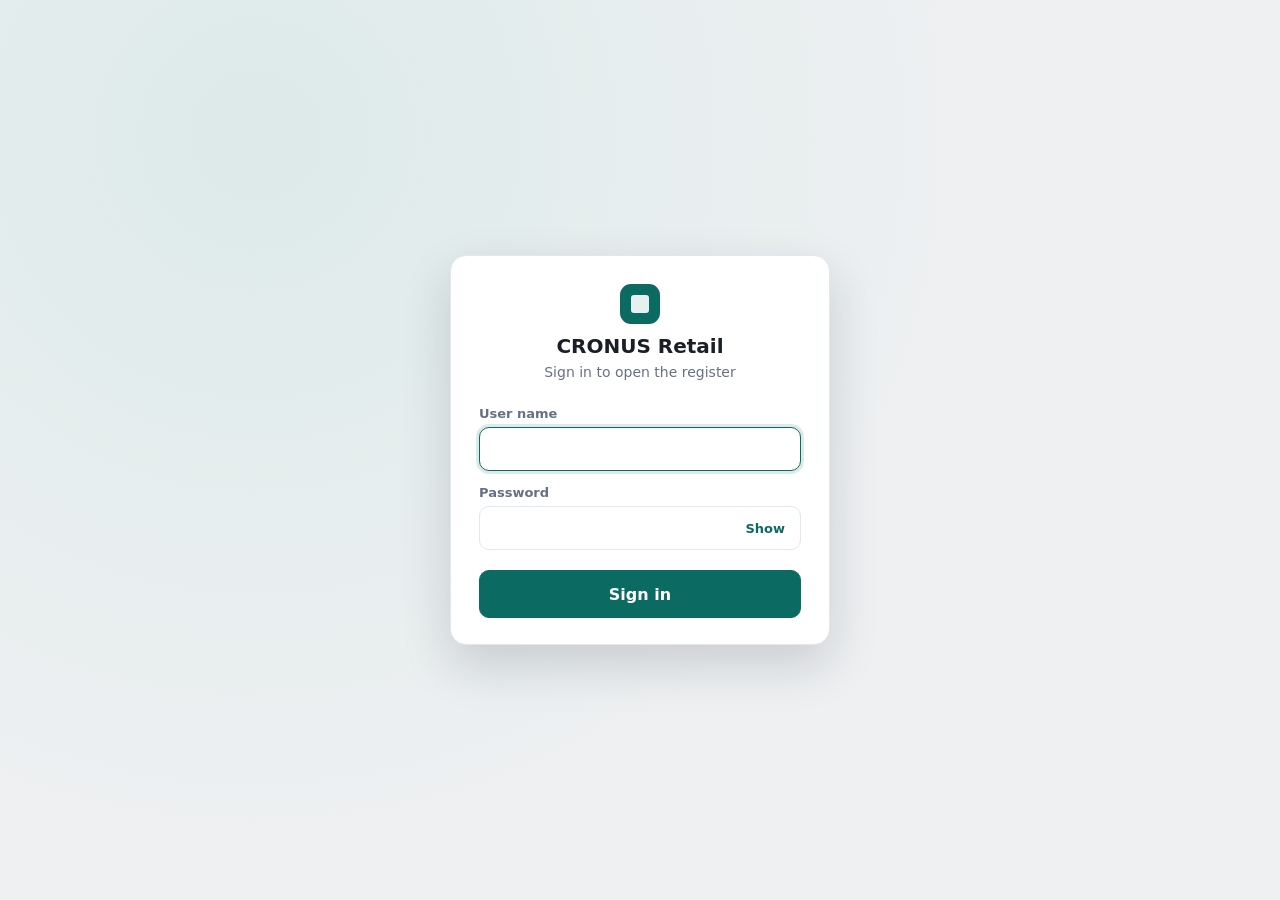
==== preview/index.html @ 394e98be "V1.0.0.1" ====
<!doctype html>
<!--
  Browser preview of the register UI with a tiny fake "Business Central" behind it.
  Open this file directly in a browser. It is NOT part of the AL app.
-->
<html>
<head>
<meta charset="utf-8">
<title>POS preview</title>
<link rel="stylesheet" href="../src/ControlAddIn/css/pos.css">
</head>
<body>
<div id="controlAddIn"></div>
<script>
(function () {
  var items = [
    { no: '1896-S', description: 'ATHENS Desk', price: 1000.8, uom: 'PCS', tracked: true, stock: 12, category: 'DESK', vat: 15 },
    { no: '1906-S', description: 'ATHENS Mobile Pedestal', price: 392.5, uom: 'PCS', tracked: true, stock: 3, category: 'DESK', vat: 15 },
    { no: '1968-S', description: 'MEXICO Swivel Chair, black', price: 190.1, uom: 'PCS', tracked: true, stock: 0, category: 'CHAIR', vat: 15 },
    { no: '1964-S', description: 'TOKYO Guest Chair, blue', price: 192.8, uom: 'PCS', tracked: true, stock: 40, category: 'CHAIR', vat: 15 },
    { no: 'GL-1', description: 'Gift wrapping', price: 5, uom: 'PCS', tracked: false, stock: 0, category: '', vat: 0 }
  ];
  var barcodes = { '5449000000996': '1964-S' };
  var customers = [{ no: 'CASH', name: 'Walk-in customer', phone: '', city: '' }, { no: '10000', name: 'Adatum Corporation', phone: '555-0100', city: 'Atlanta' }];
  var cfg = { companyName: 'CRONUS Retail', footer: 'Thank you!', currency: 'EGP', maxDiscount: 20, precision: 0.01, idleMinutes: (/idle=([\d.]+)/.exec(location.search) || [0, 0])[1] * 1,
    paymentMethods: [
      { code: 'CASH', description: 'Cash', type: 'Cash', isCash: true, quickAmounts: '50,100,200,500' },
      { code: 'CARD', description: 'Card', type: 'Card', isCash: false, quickAmounts: '' }],
    categories: [{ code: 'DESK', description: 'Desks' }, { code: 'CHAIR', description: 'Chairs' }],
    themeCode: (/theme=(\w+)/.exec(location.search) || [0, 'TEAL'])[1],
    themes: [
      { code: 'TEAL', name: 'Teal (light)', accent: '#0B6B63', accentText: '#FFFFFF', background: '#EEF0F2', panel: '#FFFFFF', text: '#1A1F26', muted: '#667085', border: '#E3E6EA', danger: '#B42318' },
      { code: 'MIDNIGHT', name: 'Midnight (dark)', accent: '#2DD4BF', accentText: '#062A27', background: '#0F141A', panel: '#1A222B', text: '#E7ECF2', muted: '#98A2B3', border: '#2A3541', danger: '#F97066' },
      { code: 'SUNSET', name: 'Sunset (warm)', accent: '#C2410C', accentText: '#FFFFFF', background: '#FBF3EA', panel: '#FFFFFF', text: '#2B1D14', muted: '#7A6250', border: '#EADBC9', danger: '#B42318' },
      { code: 'BAD', name: 'Broken colors', accent: 'red', accentText: '', background: '#12', panel: null, text: '#1A1F26', muted: '#667085', border: '#E3E6EA', danger: '#B42318' }],
    setupIssues: (location.search.indexOf('issues') > -1) ? ['Receipt Nos. is missing in POS Setup.'] : [] };
  var seq = 1, receipt, held = [], posted = [];

  function newReceipt() { receipt = { no: 'R' + String(seq++).padStart(5, '0'), status: 'Open', onHold: false, customerNo: 'CASH', customerName: 'Walk-in customer', lines: [], payments: [], cashier: 'HANY', date: '2026-11-10', time: '17:45', invoiceNo: '', itemCount: 0, subtotal: 0, discount: 0, vat: 0, total: 0, tendered: 0, change: 0 }; }
  function r2(n) { return Math.round(n * 100) / 100; }
  function calc() {
    var base = {}, sub = 0, disc = 0, vat = 0;
    receipt.lines.forEach(function (l) {
      l.discountAmount = r2(l.qty * l.unitPrice * l.discountPct / 100);
      l.lineAmount = r2(l.qty * l.unitPrice) - l.discountAmount;
      sub += l.lineAmount; disc += l.discountAmount; base[l.vatPct] = (base[l.vatPct] || 0) + l.lineAmount;
    });
    Object.keys(base).forEach(function (p) { vat += r2(base[p] * p / 100); });
    receipt.subtotal = r2(sub); receipt.discount = r2(disc); receipt.vat = r2(vat); receipt.total = r2(sub + vat);
  }
  function add(no, qty) {
    var it = items.filter(function (i) { return i.no === no; })[0];
    if (!it) throw new Error('Item ' + no + ' does not exist.');
    var l = receipt.lines.filter(function (x) { return x.itemNo === no && !x.discountPct; })[0];
    if (l) l.qty += qty; else receipt.lines.push({ lineNo: (receipt.lines.length + 1) * 10000, itemNo: no, description: it.description, uom: it.uom, qty: qty, unitPrice: it.price, discountPct: 0, discountAmount: 0, lineAmount: 0, vatPct: it.vat });
    calc();
  }
  function products(text, cat) {
    text = (text || '').toLowerCase();
    return items.filter(function (i) { return (!cat || i.category === cat) && (!text || i.description.toLowerCase().indexOf(text) > -1 || i.no.toLowerCase().indexOf(text) === 0); });
  }
  // ---- mock session (the real one is the POS Session codeunit)
  var users = { ADMIN: { pw: 'admin123', admin: true }, ANNA: { pw: 'anna1234', admin: false } };
  var sess = { loggedIn: false, userName: '', isAdmin: false };
  var fails = 0, lockedUntil = 0, noUsers = location.search.indexOf('nousers') > -1;
  function sessionJson(extra) {
    var o = { loggedIn: sess.loggedIn, userName: sess.userName, isAdmin: sess.isAdmin, hasUsers: !noUsers, themeCode: cfg.themeCode };
    if (extra) o.error = extra;
    return o;
  }
  function sessionActions(action, p) {
    if (action === 'session') return { session: sessionJson() };
    if (action === 'logout') { sess = { loggedIn: false, userName: '', isAdmin: false }; return { session: sessionJson() }; }
    if (action === 'login') {
      sess = { loggedIn: false, userName: '', isAdmin: false };
      if (Date.now() < lockedUntil) return { session: sessionJson('Too many failed attempts. Try again in 30 seconds.') };
      var u = noUsers ? null : users[String(p.userName || '').toUpperCase()];
      if (u && u.pw === p.password) { fails = 0; sess = { loggedIn: true, userName: String(p.userName).toUpperCase(), isAdmin: u.admin }; receipt.cashier = sess.userName; return null; }
      if (++fails >= 5) { lockedUntil = Date.now() + 30000; fails = 0; return { session: sessionJson('Too many failed attempts. Try again in 30 seconds.') }; }
      return { session: sessionJson('Wrong user name or password.') };
    }
    return null;
  }
  function heldView() {
    return held.filter(function (h) { return sess.isAdmin || h.cashier === sess.userName; })
               .map(function (h) { var c = Object.assign({}, h); delete c.r; c.mine = h.cashier === sess.userName; return c; });
  }
  function handle(action, p) {
    var res = {};
    var early = sessionActions(action, p);
    if (early) return early;
    if (action === 'login') action = 'init';
    if (!sess.loggedIn) throw new Error('Please sign in to continue.');
    if ((action === 'clear' || action === 'discard-held' || (action === 'set-discount' && p.pct > 0)) && !sess.isAdmin) throw new Error('This action needs an administrator.');
    switch (action) {
      case 'init': res.products = products('', ''); res.held = heldView(); break;
      case 'search-products': res.products = products(p.text, p.category); break;
      case 'scan': {
        var code = p.code, q = 1, m = /^(\d+(?:\.\d+)?)\*(.+)$/.exec(code);
        if (m) { q = parseFloat(m[1]); code = m[2]; }
        var no = barcodes[code] || (items.some(function (i) { return i.no.toLowerCase() === code.toLowerCase(); }) ? code.toUpperCase() : null);
        if (no) add(no, q); else { res.products = products(code, ''); res.message = { type: 'info', text: 'No item matches "' + code + '". Showing similar items.' }; }
        break; }
      case 'add-item': add(p.itemNo, p.qty); break;
      case 'set-qty': if (p.qty <= 0 && !sess.isAdmin) throw new Error('This action needs an administrator.'); receipt.lines = receipt.lines.filter(function (l) { if (l.lineNo === p.lineNo) { l.qty = p.qty; return p.qty > 0; } return true; }); calc(); break;
      case 'set-discount': if (p.pct > 20) throw new Error('The maximum line discount is 20%.'); receipt.lines.forEach(function (l) { if (l.lineNo === p.lineNo) l.discountPct = p.pct; }); calc(); break;
      case 'remove-line': if (!sess.isAdmin) throw new Error('This action needs an administrator.'); receipt.lines = receipt.lines.filter(function (l) { return l.lineNo !== p.lineNo; }); calc(); break;
      case 'search-customers': res.customers = customers.filter(function (c) { return !p.text || c.name.toLowerCase().indexOf(p.text.toLowerCase()) > -1; }); break;
      case 'set-customer': customers.forEach(function (c) { if (c.no === p.customerNo) { receipt.customerNo = c.no; receipt.customerName = c.name; } }); break;
      case 'hold': held.push({ no: receipt.no, cashier: sess.userName, time: '17:46', customerName: receipt.customerName, itemCount: receipt.itemCount, total: receipt.total, r: receipt }); newReceipt(); res.message = { type: 'info', text: 'Receipt held.' }; res.held = heldView(); break;
      case 'list-held': res.held = heldView(); res.openPanel = 'held'; break;
      case 'recall': { var h = held.filter(function (x) { return x.no === p.receiptNo; })[0]; if (h.cashier !== sess.userName && !sess.isAdmin) throw new Error('Receipt ' + h.no + ' was put on hold by another cashier. Only an administrator can recall it.'); held = held.filter(function (x) { return x !== h; }); var was = h.cashier; receipt = h.r; receipt.cashier = sess.userName; res.message = { type: 'info', text: was !== sess.userName ? 'Receipt ' + h.no + ' taken over from ' + was + '.' : 'Receipt ' + h.no + ' recalled.' }; break; }
      case 'discard-held': held = held.filter(function (x) { return x.no !== p.receiptNo; }); res.held = heldView(); res.openPanel = 'held'; break;
      case 'clear': newReceipt(); res.message = { type: 'info', text: 'Sale cancelled.' }; break;
      case 'checkout': {
        if (location.search.indexOf('failpost') > -1) throw new Error('Item 1968-S: Inventory is negative after posting.');
        var paid = 0; p.payments.forEach(function (x) { paid += x.amount; });
        receipt.payments = p.payments.map(function (x) { return { method: x.method, description: x.method === 'CASH' ? 'Cash' : 'Card', amount: x.amount, applied: x.amount }; });
        receipt.tendered = r2(paid); receipt.change = r2(Math.max(0, paid - receipt.total)); receipt.status = 'Posted'; receipt.invoiceNo = '103' + (1000 + seq);
        res.receiptDone = receipt; newReceipt(); res.message = { type: 'success', text: 'Sale completed.' }; break; }
      case 'set-theme': cfg.themeCode = p.code; break;
      case 'reprint-last': res.receiptDone = posted[posted.length - 1] || receipt; break;
      default: throw new Error('Unknown POS action ' + action + '.');
    }
    receipt.itemCount = receipt.lines.reduce(function (s, l) { return s + l.qty; }, 0);
    res.receipt = receipt; res.heldCount = heldView().length; res.session = sessionJson();
    return res;
  }

  newReceipt();
  window.__log = [];
  window.Microsoft = { Dynamics: { NAV: { InvokeExtensibilityMethod: function (name, args) {
    window.__log.push([name].concat(args));
    setTimeout(function () {
      if (name === 'ControlReady') { Initialize(JSON.stringify(cfg)); Apply(JSON.stringify(handle('session', {}))); return; }
      var res;
      try { res = handle(args[0], JSON.parse(args[1])); }
      catch (e) { res = { message: { type: 'error', text: e.message }, session: sessionJson() }; if (sess.loggedIn) { res.receipt = receipt; res.heldCount = heldView().length; } }
      Apply(JSON.stringify(res));
    }, 30);
  } } } };
})();
</script>
<script src="../src/ControlAddIn/js/theme.js"></script>
<script src="../src/ControlAddIn/js/pos.js"></script>
<script src="../src/ControlAddIn/js/startup.js"></script>
</body>
</html>
---- src/ControlAddIn/css/pos.css ----
/* Retail POS register - styles for the "POS Control" add-in */

:root {
  --bg: #eef0f2;
  --surface: #ffffff;
  --ink: #1a1f26;
  --muted: #667085;
  --line: #e3e6ea;
  --accent: #0b6b63;
  --accent-ink: #ffffff;
  --danger: #b42318;
  --warn: #b25e09;
  --radius: 10px;
  --shadow: 0 1px 2px rgba(16, 24, 40, .06), 0 1px 3px rgba(16, 24, 40, .08);
  font-family: "Segoe UI", system-ui, -apple-system, Roboto, sans-serif;
}

/* Tokens derived from the eight theme colours. Defined on .pos so they are recomputed wherever a theme is applied. */
.pos, .te-preview {
  --hover: color-mix(in srgb, var(--ink) 6%, var(--surface));
  --subtle: color-mix(in srgb, var(--ink) 3%, var(--surface));
  --line-strong: color-mix(in srgb, var(--ink) 22%, var(--surface));
  --accent-soft: color-mix(in srgb, var(--accent) 14%, var(--surface));
  --accent-strong: color-mix(in srgb, var(--accent) 82%, black);
  --danger-soft: color-mix(in srgb, var(--danger) 13%, var(--surface));
  --danger-strong: color-mix(in srgb, var(--danger) 82%, black);
}
[data-mode="dark"] { color-scheme: dark; }
[hidden] { display: none !important; }
html, body, #controlAddIn { height: 100%; margin: 0; background: var(--bg); }
* { box-sizing: border-box; }
button { font: inherit; color: inherit; cursor: pointer; }
button:disabled { cursor: not-allowed; opacity: .45; }

.pos {
  position: relative;
  display: flex;
  flex-direction: column;
  height: 100%;
  background: var(--bg);
  color: var(--ink);
  font-size: 14px;
  overflow: hidden;
}

/* ---------- top bar ---------- */
.topbar {
  display: flex; align-items: center; gap: 16px;
  height: 52px; padding: 0 16px;
  background: var(--surface); border-bottom: 1px solid var(--line);
  flex: none;
}
.brand { display: flex; align-items: center; gap: 10px; font-weight: 600; font-size: 15px; }
.logo { width: 22px; height: 22px; border-radius: 6px; background: var(--accent); position: relative; }
.logo::after { content: ""; position: absolute; inset: 6px; border-radius: 2px; background: var(--accent-ink); opacity: .9; }
.who { color: var(--muted); flex: 1; white-space: nowrap; overflow: hidden; text-overflow: ellipsis; }
.top-actions { display: flex; gap: 6px; }

.banner { background: color-mix(in srgb, var(--warn) 14%, var(--surface)); color: var(--ink); border-bottom: 1px solid color-mix(in srgb, var(--warn) 40%, var(--surface)); padding: 8px 16px; flex: none; }
.banner[hidden] { display: none; }

/* ---------- buttons ---------- */
.btn {
  min-height: 44px; padding: 0 18px; border-radius: var(--radius);
  border: 1px solid var(--line); background: var(--surface);
  font-weight: 600; display: inline-flex; align-items: center; justify-content: center; gap: 8px;
  transition: background .12s, border-color .12s, transform .05s;
}
.btn:hover:not(:disabled) { background: var(--hover); border-color: var(--line-strong); }
.btn:active:not(:disabled) { transform: translateY(1px); }
.btn.ghost { border-color: transparent; background: transparent; min-height: 38px; padding: 0 12px; }
.btn.ghost:hover:not(:disabled) { background: var(--hover); }
.btn.ghost.danger { color: var(--danger); }
.btn.primary { background: var(--accent); border-color: var(--accent); color: var(--accent-ink); }
.btn.primary:hover:not(:disabled) { background: var(--accent-strong); border-color: var(--accent-strong); }
.btn.danger-fill { background: var(--danger); border-color: var(--danger); color: #fff; }
.btn.danger-fill:hover:not(:disabled) { background: var(--danger-strong); }
.btn.small { min-height: 34px; padding: 0 12px; font-size: 13px; }
.btn.big { min-height: 52px; font-size: 16px; padding: 0 28px; }
kbd { font: 11px/1 ui-monospace, Consolas, monospace; padding: 3px 5px; border-radius: 4px; background: color-mix(in srgb, var(--ink) 10%, transparent); font-weight: 500; }
.primary kbd { background: rgba(255,255,255,.22); }
.badge { min-width: 20px; height: 20px; padding: 0 6px; border-radius: 10px; background: var(--accent); color: var(--accent-ink); font-size: 12px; display: inline-flex; align-items: center; justify-content: center; }
.badge.zero { background: var(--muted); color: var(--surface); }

/* ---------- layout ---------- */
.layout { flex: 1; min-height: 0; display: grid; grid-template-columns: minmax(0, 1fr) 410px; gap: 12px; padding: 12px; }
.catalog { display: flex; flex-direction: column; min-height: 0; gap: 10px; }
.ticket {
  display: flex; flex-direction: column; min-height: 0;
  background: var(--surface); border-radius: var(--radius); box-shadow: var(--shadow);
}

/* ---------- catalog ---------- */
.searchbar input { color: var(--ink);
  width: 100%; height: 48px; padding: 0 16px; font-size: 15px;
  border: 1px solid var(--line); border-radius: var(--radius); background: var(--surface);
  outline: none; box-shadow: var(--shadow);
}
.searchbar input:focus { border-color: var(--accent); box-shadow: 0 0 0 3px var(--accent-soft); }
.chips { display: flex; gap: 6px; overflow-x: auto; padding-bottom: 2px; flex: none; }
.chip { flex: none; height: 34px; padding: 0 14px; border-radius: 17px; border: 1px solid var(--line); background: var(--surface); font-weight: 500; }
.chip.on { background: var(--ink); border-color: var(--ink); color: var(--surface); }

.grid {
  flex: 1; min-height: 0; overflow-y: auto; padding: 2px 2px 8px;
  display: grid; grid-template-columns: repeat(auto-fill, minmax(150px, 1fr)); gap: 10px; align-content: start;
}
.tile {
  display: flex; flex-direction: column; align-items: stretch; gap: 8px; text-align: left;
  padding: 10px; min-height: 128px; border-radius: var(--radius);
  border: 1px solid var(--line); background: var(--surface); box-shadow: var(--shadow);
  transition: border-color .12s, transform .05s;
}
.tile:hover { border-color: var(--accent); }
.tile:active { transform: scale(.98); }
.tile .ini {
  width: 38px; height: 38px; border-radius: 9px; display: grid; place-items: center; font-weight: 700; font-size: 14px;
  background: hsl(var(--h) 55% 92%); color: hsl(var(--h) 45% 28%);
}
.tile .name { font-weight: 600; line-height: 1.25; flex: 1; display: -webkit-box; -webkit-line-clamp: 2; -webkit-box-orient: vertical; overflow: hidden; }
.tile .meta { display: flex; justify-content: space-between; align-items: baseline; gap: 6px; }
.tile .meta b { font-size: 15px; font-variant-numeric: tabular-nums; }
.tile .stock { font-size: 12px; color: var(--muted); }
.tile.low .stock { color: var(--warn); font-weight: 600; }
.tile.out { background: var(--subtle); }
.tile.out .stock { color: var(--danger); font-weight: 600; }

.empty { color: var(--muted); text-align: center; padding: 28px 12px; grid-column: 1 / -1; }
.empty.big { padding: 56px 24px; }
.empty-ico { width: 52px; height: 52px; margin: 0 auto 12px; border-radius: 50%; background: var(--accent-soft); color: var(--accent); display: grid; place-items: center; font-size: 28px; font-weight: 300; }

/* ---------- ticket ---------- */
.customer {
  display: flex; align-items: center; gap: 10px; width: 100%; min-height: 52px; padding: 0 16px;
  border: 0; border-bottom: 1px solid var(--line); background: transparent; text-align: left;
  border-radius: var(--radius) var(--radius) 0 0;
}
.customer:hover { background: var(--hover); }
.c-label { color: var(--muted); font-size: 12px; text-transform: uppercase; letter-spacing: .04em; }
.c-name { flex: 1; font-weight: 600; white-space: nowrap; overflow: hidden; text-overflow: ellipsis; }
.c-go { color: var(--accent); font-weight: 600; font-size: 13px; }

.lines { flex: 1; min-height: 0; overflow-y: auto; }
.line {
  display: grid; grid-template-columns: minmax(0, 1fr) auto 78px auto; align-items: center; gap: 8px;
  padding: 10px 12px 10px 16px; border-bottom: 1px solid var(--line);
}
.line.flash { animation: flash 1s ease-out; }
@keyframes flash { from { background: var(--accent-soft); } to { background: transparent; } }
.l-desc { font-weight: 600; white-space: nowrap; overflow: hidden; text-overflow: ellipsis; }
.l-sub { color: var(--muted); font-size: 12px; margin-top: 2px; font-variant-numeric: tabular-nums; }
.disc { color: var(--danger); font-weight: 600; }
.l-qty { display: flex; align-items: center; gap: 2px; }
.sq { width: 32px; height: 36px; border: 1px solid var(--line); background: var(--surface); border-radius: 8px; font-size: 18px; line-height: 1; }
.sq:hover { background: var(--hover); }
.q { min-width: 40px; height: 36px; padding: 0 4px; border: 0; background: transparent; font-weight: 700; font-size: 15px; border-radius: 8px; font-variant-numeric: tabular-nums; }
.q:hover { background: var(--hover); }
.l-amt { text-align: right; font-weight: 700; font-variant-numeric: tabular-nums; }
.l-tools { display: flex; flex-direction: column; gap: 2px; }
.tool { width: 28px; height: 22px; padding: 0; border: 0; background: transparent; color: var(--muted); border-radius: 6px; font-size: 14px; font-weight: 600; line-height: 1; }
.tool:hover { background: var(--hover); color: var(--ink); }
.tool.del:hover { background: var(--danger-soft); color: var(--danger); }

.totals { padding: 12px 16px 6px; border-top: 1px solid var(--line); background: var(--subtle); }
.t-row { display: flex; justify-content: space-between; padding: 2px 0; color: var(--muted); font-variant-numeric: tabular-nums; }
.t-row.disc { color: var(--danger); }
.t-row.grand { color: var(--ink); font-size: 24px; font-weight: 700; padding-top: 8px; }
.ticket-actions { display: grid; grid-template-columns: 110px 1fr; gap: 8px; padding: 10px 16px 16px; background: var(--subtle); border-radius: 0 0 var(--radius) var(--radius); }
.ticket-actions .pay { min-height: 58px; font-size: 18px; }

/* ---------- modals ---------- */
.overlay { position: absolute; inset: 0; background: rgba(16, 24, 40, .45); display: grid; place-items: center; z-index: 20; padding: 16px; animation: fade .12s ease-out; }
@keyframes fade { from { opacity: 0; } to { opacity: 1; } }
.modal { width: min(440px, 100%); max-height: 100%; overflow: auto; background: var(--surface); border-radius: 14px; padding: 18px 20px 20px; box-shadow: 0 20px 50px rgba(16, 24, 40, .28); display: flex; flex-direction: column; gap: 12px; }
.modal-payment { width: min(780px, 100%); }
.modal-receipt { width: min(400px, 100%); }
.modal-customers, .modal-held { width: min(520px, 100%); }
.m-head { display: flex; align-items: center; justify-content: space-between; gap: 12px; }
.m-head h2 { margin: 0; font-size: 18px; }
.x { width: 34px; height: 34px; border: 0; border-radius: 8px; background: transparent; font-size: 24px; line-height: 1; color: var(--muted); }
.x:hover { background: var(--hover); }
.m-text { margin: 0; color: var(--muted); line-height: 1.45; }
.m-foot { display: flex; justify-content: flex-end; gap: 8px; margin-top: 4px; }
.hint { color: var(--muted); font-size: 13px; }

.kp-display { height: 62px; display: flex; align-items: center; justify-content: flex-end; padding: 0 16px; border: 1px solid var(--line); border-radius: var(--radius); background: var(--subtle); font-size: 30px; font-weight: 700; font-variant-numeric: tabular-nums; }
.kp-display .ph { color: var(--muted); }
.kp-grid { display: grid; grid-template-columns: repeat(3, 1fr); gap: 8px; }
.key { height: 56px; border: 1px solid var(--line); background: var(--surface); border-radius: var(--radius); font-size: 22px; font-weight: 600; }
.key:hover { background: var(--hover); }
.key:active { background: var(--accent-soft); }

.text { background: var(--surface); color: var(--ink); width: 100%; height: 44px; padding: 0 14px; border: 1px solid var(--line); border-radius: var(--radius); font-size: 15px; outline: none; }
.text:focus { border-color: var(--accent); box-shadow: 0 0 0 3px var(--accent-soft); }
.list { display: flex; flex-direction: column; max-height: 360px; overflow-y: auto; margin: 0 -8px; }
.row { display: flex; align-items: center; gap: 10px; padding: 10px 8px; border: 0; border-bottom: 1px solid var(--line); background: transparent; text-align: left; width: 100%; border-radius: 0; }
button.row:hover { background: var(--hover); }
.r-main { flex: 1; display: flex; flex-direction: column; min-width: 0; }
.r-main small { color: var(--muted); }
.r-side { color: var(--muted); font-variant-numeric: tabular-nums; }

/* payment */
.pay-wrap { display: grid; grid-template-columns: 1fr 1fr; gap: 20px; }
.pay-left, .pay-right { display: flex; flex-direction: column; gap: 10px; min-width: 0; }
.pay-due { display: flex; justify-content: space-between; align-items: baseline; padding-bottom: 10px; border-bottom: 1px solid var(--line); }
.pay-due b { font-size: 34px; font-variant-numeric: tabular-nums; }
.pay-list { flex: 1; min-height: 80px; display: flex; flex-direction: column; gap: 4px; }
.pay-row { display: flex; align-items: center; gap: 8px; padding: 8px 10px; border-radius: 8px; background: var(--hover); }
.pay-row span { flex: 1; }
.pay-row b { font-variant-numeric: tabular-nums; }
.pay-rem { display: flex; justify-content: space-between; align-items: baseline; padding: 12px 14px; border-radius: var(--radius); background: var(--danger-soft); color: var(--danger); }
.pay-rem b { font-size: 26px; font-variant-numeric: tabular-nums; }
.pay-rem.done { background: var(--accent-soft); color: var(--accent); }
.quick-row { display: flex; flex-wrap: wrap; gap: 6px; }
.quick { height: 36px; padding: 0 12px; border-radius: 18px; border: 1px solid var(--line); background: var(--surface); font-weight: 600; }
.quick:hover { border-color: var(--accent); color: var(--accent); }
.method-row { display: grid; grid-template-columns: repeat(auto-fit, minmax(110px, 1fr)); gap: 8px; }
.method { height: 52px; border-radius: var(--radius); border: 2px solid var(--accent); background: var(--surface); color: var(--accent); font-weight: 700; }
.method:hover { background: var(--accent); color: var(--accent-ink); }

/* receipt */
.change-due { display: flex; justify-content: space-between; align-items: baseline; padding: 12px 14px; border-radius: var(--radius); background: var(--accent-soft); color: var(--accent); }
.change-due b { font-size: 30px; font-variant-numeric: tabular-nums; }
.rcpt-wrap { max-height: 340px; overflow-y: auto; background: #fbfaf7; border: 1px dashed #cfcabf; border-radius: 8px; }
.rcpt { padding: 14px 16px; font: 12.5px/1.4 "Courier New", ui-monospace, monospace; color: #222; }
.rcpt hr { border: 0; border-top: 1px dashed #9b9588; margin: 8px 0; }
.rcpt .r-title { text-align: center; font-weight: 700; font-size: 15px; }
.rcpt .r-center { text-align: center; }
.rcpt .r-center.small { font-size: 11px; }
.rcpt .r-row, .rcpt .r-q { display: flex; justify-content: space-between; gap: 8px; }
.rcpt .r-total { font-weight: 700; font-size: 15px; }
.rcpt .r-line { margin-bottom: 5px; }

/* ---------- toasts & busy ---------- */
#toasts { position: absolute; left: 16px; bottom: 16px; display: flex; flex-direction: column; gap: 8px; z-index: 40; max-width: min(460px, calc(100% - 32px)); pointer-events: none; }
.toast { pointer-events: auto; padding: 12px 16px; border-radius: var(--radius); background: var(--ink); color: var(--surface); box-shadow: 0 8px 24px rgba(16, 24, 40, .25); animation: rise .18s ease-out; line-height: 1.35; }
.toast.success { background: var(--accent); color: var(--accent-ink); }
.toast.error { background: var(--danger); color: #fff; }
@keyframes rise { from { transform: translateY(8px); opacity: 0; } to { transform: none; opacity: 1; } }

#busybar { position: absolute; top: 0; left: 0; height: 3px; width: 100%; z-index: 50; background: linear-gradient(90deg, transparent, var(--accent), transparent); background-size: 40% 100%; background-repeat: no-repeat; opacity: 0; }
#busybar.on { opacity: 1; animation: slide 1s linear infinite; }
@keyframes slide { from { background-position: -40% 0; } to { background-position: 140% 0; } }

@media (max-width: 900px) {
  .layout { grid-template-columns: 1fr; grid-template-rows: minmax(0, 1fr) minmax(0, 1.2fr); }
  .pay-wrap { grid-template-columns: 1fr; }
}
@media (prefers-reduced-motion: reduce) { * { animation: none !important; transition: none !important; } }

::placeholder { color: var(--muted); opacity: 1; }

/* initials on item tiles: pastel on light themes, deep on dark themes */
[data-mode="dark"] .tile .ini { background: hsl(var(--h) 35% 24%); color: hsl(var(--h) 70% 80%); }
[data-mode="dark"] .overlay { background: rgba(0, 0, 0, .6); }

/* theme picker */
.row.theme { gap: 14px; }
.row.theme.on { background: var(--accent-soft); }
.swatches { display: inline-flex; flex: none; }
.swatches i { width: 22px; height: 22px; border-radius: 50%; border: 2px solid var(--surface); margin-left: -6px; box-shadow: 0 0 0 1px var(--line); }
.swatches i:first-child { margin-left: 0; }
[data-mode="dark"] { --warn: #f0a04b; }

/* ---- login ---- */
.pos:not(.is-admin) .admin-only { display: none !important; }
.login { position: absolute; inset: 0; z-index: 40; display: grid; place-items: center; padding: 16px; overflow: auto;
  background: radial-gradient(circle at 20% 15%, var(--accent-soft), transparent 55%), var(--bg); }
.login-card { width: min(380px, 100%); background: var(--surface); border: 1px solid var(--line); border-radius: 16px;
  padding: 28px 28px 26px; box-shadow: 0 20px 50px rgba(16, 24, 40, .16); display: flex; flex-direction: column; gap: 6px; animation: rise .18s ease-out; }
.login-logo { display: flex; justify-content: center; margin-bottom: 4px; }
.login-logo .logo { width: 40px; height: 40px; border-radius: 11px; }
.login-logo .logo::after { inset: 11px; border-radius: 3px; }
.login-card h1 { margin: 0; font-size: 20px; text-align: center; color: var(--ink); }
.login-sub { margin: 0 0 12px; text-align: center; color: var(--muted); font-size: 14px; }
.login-card label { font-size: 13px; font-weight: 600; color: var(--muted); margin-top: 8px; }
.pass-wrap { position: relative; }
.pass-wrap .text { padding-right: 64px; }
.peek { position: absolute; right: 6px; top: 6px; height: 32px; padding: 0 10px; border: 0; border-radius: 8px; background: transparent; color: var(--accent); font-size: 13px; font-weight: 600; }
.peek:hover { background: var(--hover); }
.caps { font-size: 12px; color: var(--warn); }
.login-error { margin-top: 8px; padding: 10px 12px; border-radius: var(--radius); background: var(--danger-soft); color: var(--danger); font-size: 14px; line-height: 1.35; }
.login-go { margin-top: 14px; min-height: 48px; font-size: 16px; }
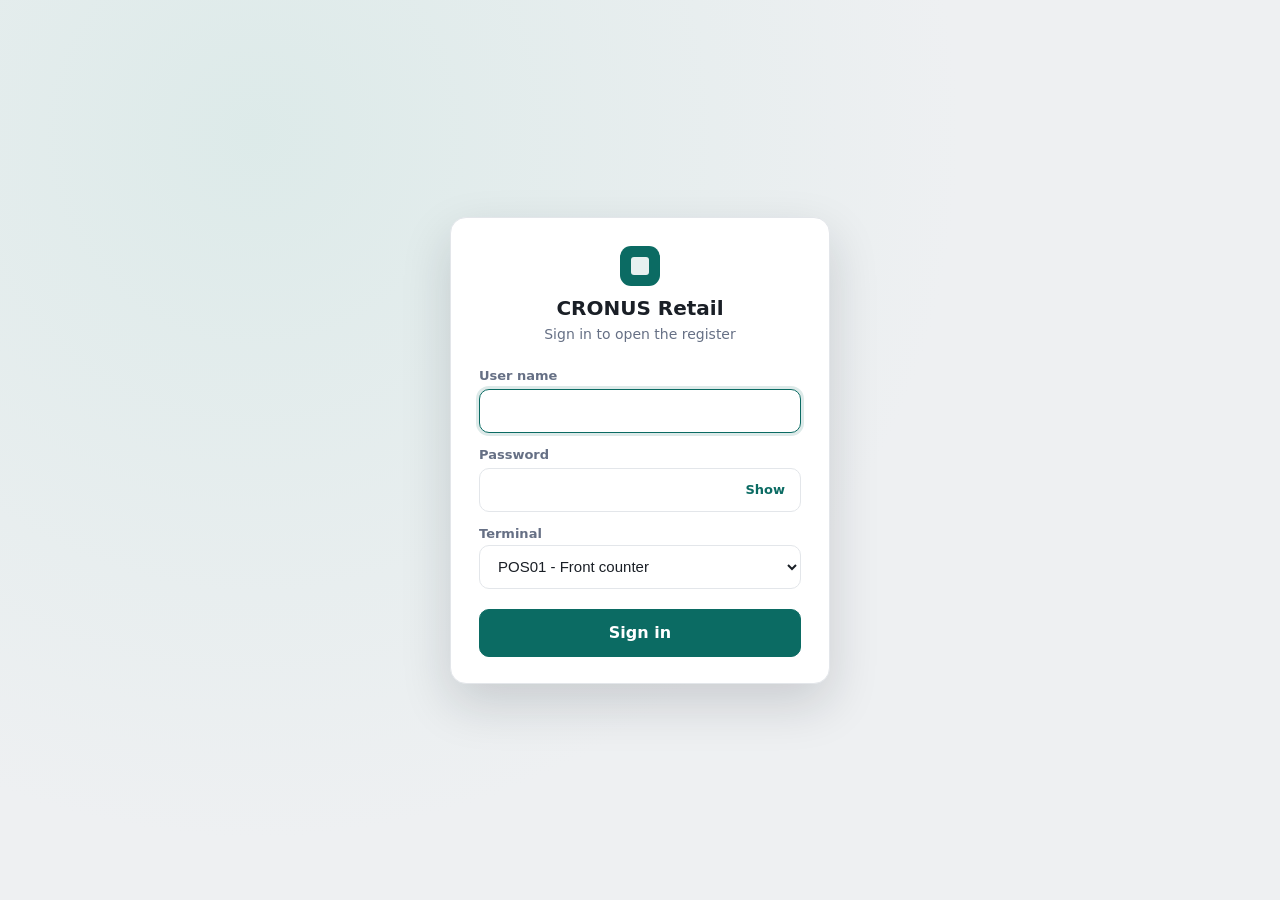
==== commit b9a4d634: "V1.0.0.2 POS new modification" ====
--- a/preview/index.html
+++ b/preview/index.html
@@ -33,10 +33,27 @@
       { code: 'MIDNIGHT', name: 'Midnight (dark)', accent: '#2DD4BF', accentText: '#062A27', background: '#0F141A', panel: '#1A222B', text: '#E7ECF2', muted: '#98A2B3', border: '#2A3541', danger: '#F97066' },
       { code: 'SUNSET', name: 'Sunset (warm)', accent: '#C2410C', accentText: '#FFFFFF', background: '#FBF3EA', panel: '#FFFFFF', text: '#2B1D14', muted: '#7A6250', border: '#EADBC9', danger: '#B42318' },
       { code: 'BAD', name: 'Broken colors', accent: 'red', accentText: '', background: '#12', panel: null, text: '#1A1F26', muted: '#667085', border: '#E3E6EA', danger: '#B42318' }],
+    headerPicture: (location.search.indexOf('nopics') > -1) ? '' : '[data-uri]',
+    footerPicture: (location.search.indexOf('nopics') > -1) ? '' : '[data-uri]',
     setupIssues: (location.search.indexOf('issues') > -1) ? ['Receipt Nos. is missing in POS Setup.'] : [] };
   var seq = 1, receipt, held = [], posted = [];
+  // ---- mock stores and terminals (the real ones are the POS Store / POS Terminal tables)
+  var noTerms = location.search.indexOf('noterminals') > -1;
+  var stores = {
+    MAIN: { no: 'MAIN', name: 'Main Store', address: '12 Nile Street, Cairo', phone: '02 555 0100', taxNo: '100-200-300' },
+    MALL: { no: 'MALL', name: 'City Mall Branch', address: 'Level 2, City Mall, Giza', phone: '02 555 0200', taxNo: '100-200-301' }
+  };
+  var terminals = noTerms ? {} : {
+    POS01: { no: 'POS01', description: 'Front counter', storeNo: 'MAIN', status: 'Active', managerOnly: false, autoLogoff: 0 },
+    POS02: { no: 'POS02', description: 'Garden counter', storeNo: 'MAIN', status: 'Active', managerOnly: false, autoLogoff: ((/logoffmin=([\d.]+)/.exec(location.search) || [0, 0])[1] * 1) },
+    POS03: { no: 'POS03', description: 'Spare', storeNo: 'MAIN', status: 'Maintenance', managerOnly: false, autoLogoff: 0 },
+    POS11: { no: 'POS11', description: 'Mall counter', storeNo: 'MALL', status: 'Active', managerOnly: false, autoLogoff: 0 },
+    POS12: { no: 'POS12', description: 'Mall back office', storeNo: 'MALL', status: 'Active', managerOnly: true, autoLogoff: 0 }
+  };
+  cfg.hasTerminals = !noTerms;
+  var recs = {};
 
-  function newReceipt() { receipt = { no: 'R' + String(seq++).padStart(5, '0'), status: 'Open', onHold: false, customerNo: 'CASH', customerName: 'Walk-in customer', lines: [], payments: [], cashier: 'HANY', date: '2026-11-10', time: '17:45', invoiceNo: '', itemCount: 0, subtotal: 0, discount: 0, vat: 0, total: 0, tendered: 0, change: 0 }; }
+  function newReceipt() { receipt = { no: 'R' + String(seq++).padStart(5, '0'), status: 'Open', onHold: false, customerNo: 'CASH', customerName: 'Walk-in customer', lines: [], payments: [], cashier: 'HANY', date: '2026-11-10', time: '17:45', invoiceNo: '', itemCount: 0, subtotal: 0, discount: 0, vat: 0, total: 0, tendered: 0, change: 0, terminal: '', storeNo: '', store: {} }; if (sess.loggedIn) stamp(); }
   function r2(n) { return Math.round(n * 100) / 100; }
   function calc() {
     var base = {}, sub = 0, disc = 0, vat = 0;
@@ -60,29 +77,61 @@
     return items.filter(function (i) { return (!cat || i.category === cat) && (!text || i.description.toLowerCase().indexOf(text) > -1 || i.no.toLowerCase().indexOf(text) === 0); });
   }
   // ---- mock session (the real one is the POS Session codeunit)
-  var users = { ADMIN: { pw: 'admin123', admin: true }, ANNA: { pw: 'anna1234', admin: false } };
-  var sess = { loggedIn: false, userName: '', isAdmin: false };
+  var users = { ADMIN: { pw: 'admin123', admin: true, store: '' }, ANNA: { pw: 'anna1234', admin: false, store: 'MAIN' }, BOB: { pw: 'bob12345', admin: false, store: 'MALL' } };
+  var sess = { loggedIn: false, userName: '', isAdmin: false, terminal: null };
   var fails = 0, lockedUntil = 0, noUsers = location.search.indexOf('nousers') > -1;
   function sessionJson(extra) {
-    var o = { loggedIn: sess.loggedIn, userName: sess.userName, isAdmin: sess.isAdmin, hasUsers: !noUsers, themeCode: cfg.themeCode };
+    var o = { loggedIn: sess.loggedIn, userName: sess.userName, isAdmin: sess.isAdmin, hasUsers: !noUsers, themeCode: cfg.themeCode,
+              idleMinutes: (sess.terminal && sess.terminal.autoLogoff > 0) ? sess.terminal.autoLogoff : cfg.idleMinutes };
+    if (sess.loggedIn && sess.terminal) {
+      o.terminal = { no: sess.terminal.no, description: sess.terminal.description, storeNo: sess.terminal.storeNo, storeName: stores[sess.terminal.storeNo].name };
+    } else if (!sess.loggedIn) {
+      o.terminals = Object.keys(terminals).map(function (k) { return terminals[k]; }).filter(function (t) { return t.status === 'Active'; })
+        .map(function (t) { return { no: t.no, description: t.description, storeNo: t.storeNo, storeName: stores[t.storeNo].name }; });
+    }
     if (extra) o.error = extra;
     return o;
   }
   function sessionActions(action, p) {
     if (action === 'session') return { session: sessionJson() };
-    if (action === 'logout') { sess = { loggedIn: false, userName: '', isAdmin: false }; return { session: sessionJson() }; }
+    if (action === 'logout') { stash(); sess = { loggedIn: false, userName: '', isAdmin: false, terminal: null }; return { session: sessionJson() }; }
     if (action === 'login') {
-      sess = { loggedIn: false, userName: '', isAdmin: false };
+      stash();
+      sess = { loggedIn: false, userName: '', isAdmin: false, terminal: null };
       if (Date.now() < lockedUntil) return { session: sessionJson('Too many failed attempts. Try again in 30 seconds.') };
       var u = noUsers ? null : users[String(p.userName || '').toUpperCase()];
-      if (u && u.pw === p.password) { fails = 0; sess = { loggedIn: true, userName: String(p.userName).toUpperCase(), isAdmin: u.admin }; receipt.cashier = sess.userName; return null; }
+      if (u && u.pw === p.password) {
+        fails = 0;
+        var term = null;
+        if (Object.keys(terminals).length) {
+          if (!p.terminalNo) return { session: sessionJson('Choose the terminal you are working at.') };
+          term = terminals[p.terminalNo];
+          if (!term) return { session: sessionJson('That terminal does not exist.') };
+          if (term.status !== 'Active') return { session: sessionJson('Terminal ' + term.no + ' is not active (status: ' + term.status + ').') };
+          if (u.store && u.store !== term.storeNo) return { session: sessionJson('User ' + String(p.userName).toUpperCase() + ' works in store ' + u.store + ' and cannot sign in to terminal ' + term.no + ' of store ' + term.storeNo + '.') };
+          if (term.managerOnly && !u.admin) return { session: sessionJson('Terminal ' + term.no + ' can only be used by an administrator.') };
+        }
+        sess = { loggedIn: true, userName: String(p.userName).toUpperCase(), isAdmin: u.admin, terminal: term };
+        var key = sess.userName + '|' + (term ? term.no : '');
+        receipt = recs[key] || (newReceipt(), receipt);
+        stamp();
+        return null;
+      }
       if (++fails >= 5) { lockedUntil = Date.now() + 30000; fails = 0; return { session: sessionJson('Too many failed attempts. Try again in 30 seconds.') }; }
       return { session: sessionJson('Wrong user name or password.') };
     }
     return null;
   }
+  function stash() { if (sess.loggedIn && receipt) recs[sess.userName + '|' + (sess.terminal ? sess.terminal.no : '')] = receipt; }
+  function stamp() {
+    receipt.cashier = sess.userName;
+    receipt.terminal = sess.terminal ? sess.terminal.no : '';
+    receipt.storeNo = sess.terminal ? sess.terminal.storeNo : '';
+    receipt.store = sess.terminal ? stores[sess.terminal.storeNo] : {};
+  }
+  function heldStore() { return sess.terminal ? sess.terminal.storeNo : ''; }
   function heldView() {
-    return held.filter(function (h) { return sess.isAdmin || h.cashier === sess.userName; })
+    return held.filter(function (h) { return (sess.isAdmin || h.cashier === sess.userName) && (!h.storeNo || h.storeNo === heldStore()); })
                .map(function (h) { var c = Object.assign({}, h); delete c.r; c.mine = h.cashier === sess.userName; return c; });
   }
   function handle(action, p) {
@@ -107,9 +156,9 @@
       case 'remove-line': if (!sess.isAdmin) throw new Error('This action needs an administrator.'); receipt.lines = receipt.lines.filter(function (l) { return l.lineNo !== p.lineNo; }); calc(); break;
       case 'search-customers': res.customers = customers.filter(function (c) { return !p.text || c.name.toLowerCase().indexOf(p.text.toLowerCase()) > -1; }); break;
       case 'set-customer': customers.forEach(function (c) { if (c.no === p.customerNo) { receipt.customerNo = c.no; receipt.customerName = c.name; } }); break;
-      case 'hold': held.push({ no: receipt.no, cashier: sess.userName, time: '17:46', customerName: receipt.customerName, itemCount: receipt.itemCount, total: receipt.total, r: receipt }); newReceipt(); res.message = { type: 'info', text: 'Receipt held.' }; res.held = heldView(); break;
+      case 'hold': held.push({ no: receipt.no, cashier: sess.userName, terminal: receipt.terminal, storeNo: receipt.storeNo, time: '17:46', customerName: receipt.customerName, itemCount: receipt.itemCount, total: receipt.total, r: receipt }); newReceipt(); res.message = { type: 'info', text: 'Receipt held.' }; res.held = heldView(); break;
       case 'list-held': res.held = heldView(); res.openPanel = 'held'; break;
-      case 'recall': { var h = held.filter(function (x) { return x.no === p.receiptNo; })[0]; if (h.cashier !== sess.userName && !sess.isAdmin) throw new Error('Receipt ' + h.no + ' was put on hold by another cashier. Only an administrator can recall it.'); held = held.filter(function (x) { return x !== h; }); var was = h.cashier; receipt = h.r; receipt.cashier = sess.userName; res.message = { type: 'info', text: was !== sess.userName ? 'Receipt ' + h.no + ' taken over from ' + was + '.' : 'Receipt ' + h.no + ' recalled.' }; break; }
+      case 'recall': { var h = held.filter(function (x) { return x.no === p.receiptNo; })[0]; if (h.storeNo && h.storeNo !== heldStore()) throw new Error('Receipt ' + h.no + ' was put on hold in store ' + h.storeNo + ' and cannot be recalled in this store.'); if (h.cashier !== sess.userName && !sess.isAdmin) throw new Error('Receipt ' + h.no + ' was put on hold by another cashier. Only an administrator can recall it.'); held = held.filter(function (x) { return x !== h; }); var was = h.cashier; receipt = h.r; stamp(); res.message = { type: 'info', text: was !== sess.userName ? 'Receipt ' + h.no + ' taken over from ' + was + '.' : 'Receipt ' + h.no + ' recalled.' }; break; }
       case 'discard-held': held = held.filter(function (x) { return x.no !== p.receiptNo; }); res.held = heldView(); res.openPanel = 'held'; break;
       case 'clear': newReceipt(); res.message = { type: 'info', text: 'Sale cancelled.' }; break;
       case 'checkout': {
--- a/src/ControlAddIn/css/pos.css
+++ b/src/ControlAddIn/css/pos.css
@@ -226,6 +226,8 @@
 .rcpt hr { border: 0; border-top: 1px dashed #9b9588; margin: 8px 0; }
 .rcpt .r-title { text-align: center; font-weight: 700; font-size: 15px; }
 .rcpt .r-center { text-align: center; }
+.rcpt .r-pic { text-align: center; margin: 4px 0; }
+.rcpt .r-pic img { max-width: 100%; max-height: 90px; object-fit: contain; }
 .rcpt .r-center.small { font-size: 11px; }
 .rcpt .r-row, .rcpt .r-q { display: flex; justify-content: space-between; gap: 8px; }
 .rcpt .r-total { font-weight: 700; font-size: 15px; }
@@ -274,6 +276,9 @@
 .login-card h1 { margin: 0; font-size: 20px; text-align: center; color: var(--ink); }
 .login-sub { margin: 0 0 12px; text-align: center; color: var(--muted); font-size: 14px; }
 .login-card label { font-size: 13px; font-weight: 600; color: var(--muted); margin-top: 8px; }
+.login-row { display: flex; flex-direction: column; gap: 4px; }
+.login-row[hidden] { display: none; }
+.login-row select.text { appearance: auto; }
 .pass-wrap { position: relative; }
 .pass-wrap .text { padding-right: 64px; }
 .peek { position: absolute; right: 6px; top: 6px; height: 32px; padding: 0 10px; border: 0; border-radius: 8px; background: transparent; color: var(--accent); font-size: 13px; font-weight: 600; }
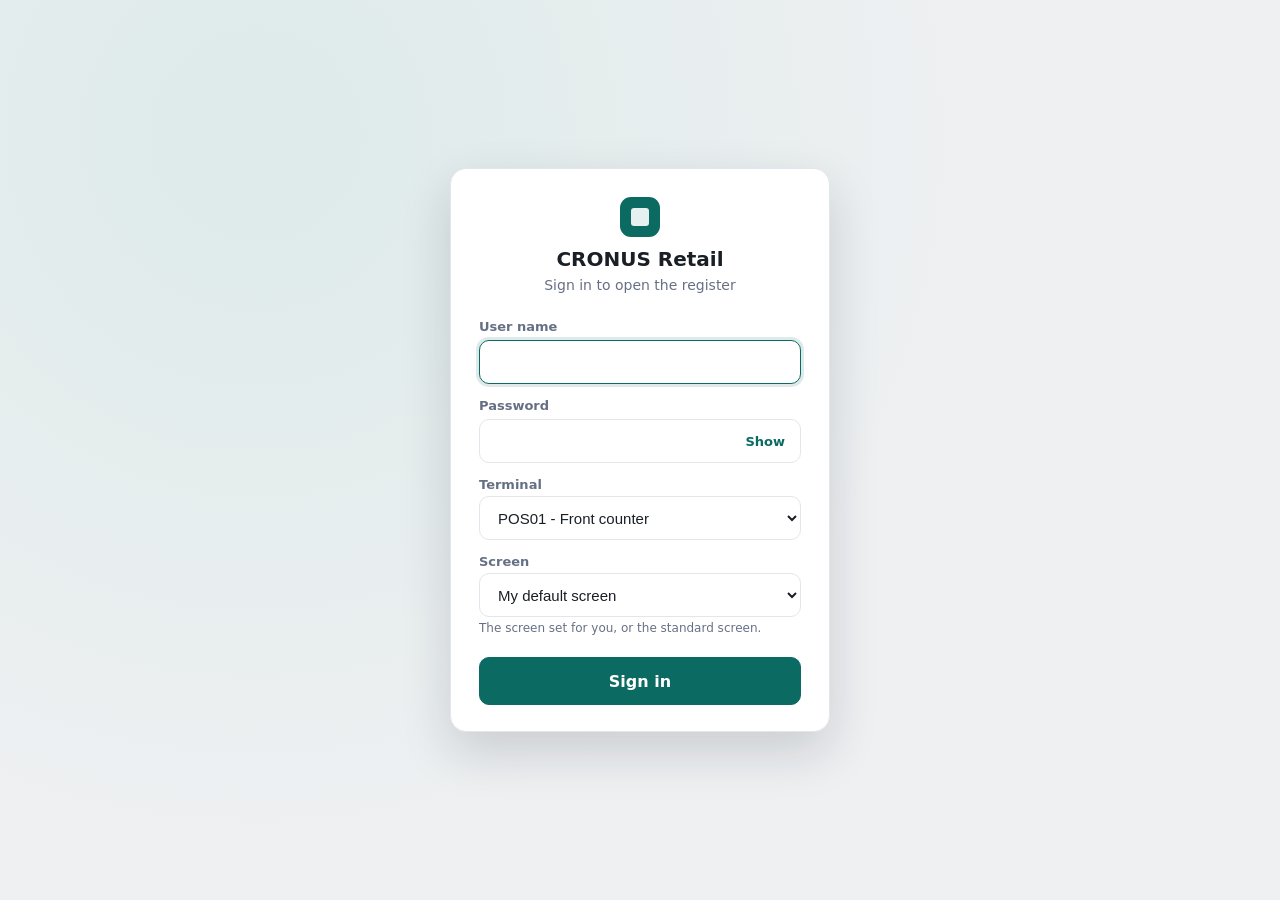
==== commit abee8689: "V1.0.0.5 Reports" ====
--- a/preview/index.html
+++ b/preview/index.html
@@ -22,7 +22,7 @@
   ];
   var barcodes = { '5449000000996': '1964-S' };
   var customers = [{ no: 'CASH', name: 'Walk-in customer', phone: '', city: '' }, { no: '10000', name: 'Adatum Corporation', phone: '555-0100', city: 'Atlanta' }];
-  var cfg = { companyName: 'CRONUS Retail', footer: 'Thank you!', currency: 'EGP', maxDiscount: 20, precision: 0.01, idleMinutes: (/idle=([\d.]+)/.exec(location.search) || [0, 0])[1] * 1,
+  var cfg = { companyName: 'CRONUS Retail', footer: 'Thank you!', startFullScreen: location.search.indexOf('fullscreen') > -1, currency: 'EGP', maxDiscount: 20, precision: 0.01, idleMinutes: (/idle=([\d.]+)/.exec(location.search) || [0, 0])[1] * 1,
     paymentMethods: [
       { code: 'CASH', description: 'Cash', type: 'Cash', isCash: true, quickAmounts: '50,100,200,500' },
       { code: 'CARD', description: 'Card', type: 'Card', isCash: false, quickAmounts: '' }],
@@ -77,12 +77,15 @@
     return items.filter(function (i) { return (!cat || i.category === cat) && (!text || i.description.toLowerCase().indexOf(text) > -1 || i.no.toLowerCase().indexOf(text) === 0); });
   }
   // ---- mock session (the real one is the POS Session codeunit)
-  var users = { ADMIN: { pw: 'admin123', admin: true, store: '' }, ANNA: { pw: 'anna1234', admin: false, store: 'MAIN' }, BOB: { pw: 'bob12345', admin: false, store: 'MALL' } };
-  var sess = { loggedIn: false, userName: '', isAdmin: false, terminal: null };
+  var users = { ADMIN: { pw: 'admin123', admin: true, store: '' }, ANNA: { pw: 'anna1234', admin: false, store: 'MAIN', design: 'touch' }, BOB: { pw: 'bob12345', admin: false, store: 'MALL' } };
+  var sess = { loggedIn: false, userName: '', isAdmin: false, terminal: null, design: '' };
+  var setupDesign = (location.search.match(/[?&]setupdesign=(\w+)/) || [])[1] || '';
+  var DESIGN_CODES = ['classic', 'touch', 'scan'];
   var fails = 0, lockedUntil = 0, noUsers = location.search.indexOf('nousers') > -1;
   function sessionJson(extra) {
     var o = { loggedIn: sess.loggedIn, userName: sess.userName, isAdmin: sess.isAdmin, hasUsers: !noUsers, themeCode: cfg.themeCode,
               idleMinutes: (sess.terminal && sess.terminal.autoLogoff > 0) ? sess.terminal.autoLogoff : cfg.idleMinutes };
+    if (sess.loggedIn) o.design = sess.design;
     if (sess.loggedIn && sess.terminal) {
       o.terminal = { no: sess.terminal.no, description: sess.terminal.description, storeNo: sess.terminal.storeNo, storeName: stores[sess.terminal.storeNo].name };
     } else if (!sess.loggedIn) {
@@ -111,7 +114,8 @@
           if (u.store && u.store !== term.storeNo) return { session: sessionJson('User ' + String(p.userName).toUpperCase() + ' works in store ' + u.store + ' and cannot sign in to terminal ' + term.no + ' of store ' + term.storeNo + '.') };
           if (term.managerOnly && !u.admin) return { session: sessionJson('Terminal ' + term.no + ' can only be used by an administrator.') };
         }
-        sess = { loggedIn: true, userName: String(p.userName).toUpperCase(), isAdmin: u.admin, terminal: term };
+        var chosen = DESIGN_CODES.indexOf(p.design) > -1 ? p.design : (u.design || setupDesign || 'classic');
+        sess = { loggedIn: true, userName: String(p.userName).toUpperCase(), isAdmin: u.admin, terminal: term, design: chosen };
         var key = sess.userName + '|' + (term ? term.no : '');
         receipt = recs[key] || (newReceipt(), receipt);
         stamp();
@@ -168,6 +172,7 @@
         receipt.tendered = r2(paid); receipt.change = r2(Math.max(0, paid - receipt.total)); receipt.status = 'Posted'; receipt.invoiceNo = '103' + (1000 + seq);
         res.receiptDone = receipt; newReceipt(); res.message = { type: 'success', text: 'Sale completed.' }; break; }
       case 'set-theme': cfg.themeCode = p.code; break;
+      case 'set-design': if (DESIGN_CODES.indexOf(p.code) > -1) { sess.design = p.code; if (p.remember) users[sess.userName].design = p.code; } break;
       case 'reprint-last': res.receiptDone = posted[posted.length - 1] || receipt; break;
       default: throw new Error('Unknown POS action ' + action + '.');
     }
--- a/src/ControlAddIn/css/pos.css
+++ b/src/ControlAddIn/css/pos.css
@@ -286,3 +286,75 @@
 .caps { font-size: 12px; color: var(--warn); }
 .login-error { margin-top: 8px; padding: 10px 12px; border-radius: var(--radius); background: var(--danger-soft); color: var(--danger); font-size: 14px; line-height: 1.35; }
 .login-go { margin-top: 14px; min-height: 48px; font-size: 16px; }
+
+/* ---------- screen designs ----------
+   The markup is the same for every design. The class design-<code> on .pos rearranges it.
+   Classic is the base layout above and needs no rules. */
+
+/* Touch: category rail, large tiles and big buttons for tablets */
+.design-touch { font-size: 16px; }
+.design-touch .topbar { height: 60px; }
+.design-touch .layout { grid-template-columns: minmax(0, 1fr) 390px; }
+.design-touch .catalog { display: grid; grid-template-columns: 150px minmax(0, 1fr); grid-template-rows: auto minmax(0, 1fr); gap: 10px 12px; }
+.design-touch .searchbar { grid-column: 1 / -1; }
+.design-touch .searchbar input { height: 56px; font-size: 17px; }
+.design-touch .chips { flex-direction: column; overflow-x: visible; overflow-y: auto; min-height: 0; padding: 0; gap: 8px; }
+.design-touch .chip { flex: none; height: 56px; border-radius: 12px; padding: 0 14px; text-align: left; font-size: 15px; font-weight: 600; }
+.design-touch .grid { grid-template-columns: repeat(auto-fill, minmax(190px, 1fr)); gap: 12px; }
+.design-touch .tile { min-height: 156px; padding: 14px; gap: 10px; }
+.design-touch .tile .ini { width: 48px; height: 48px; font-size: 17px; }
+.design-touch .tile .name { font-size: 17px; }
+.design-touch .tile .meta b { font-size: 18px; }
+.design-touch .customer { min-height: 62px; }
+.design-touch .l-desc { white-space: normal; display: -webkit-box; -webkit-line-clamp: 2; -webkit-box-orient: vertical; line-height: 1.25; }
+.design-touch .line { grid-template-columns: minmax(0, 1fr) auto 84px auto; padding: 12px 12px 12px 16px; }
+.design-touch .sq { width: 46px; height: 46px; font-size: 22px; }
+.design-touch .q { min-width: 48px; height: 46px; font-size: 18px; }
+.design-touch .tool { width: 40px; height: 32px; font-size: 18px; }
+.design-touch .ticket-actions { grid-template-columns: 120px 1fr; }
+.design-touch .ticket-actions .btn { min-height: 64px; }
+.design-touch .ticket-actions .pay { min-height: 72px; font-size: 22px; }
+
+/* Fast Scan: the sale takes the wide side, items are a compact list, the search box is the focus */
+.design-scan .layout { grid-template-columns: minmax(0, 1fr) 380px; }
+.design-scan .ticket { order: -1; }
+.design-scan .catalog { gap: 8px; }
+.design-scan .searchbar input { height: 58px; font-size: 19px; border: 2px solid var(--accent); }
+.design-scan .chips { gap: 4px; }
+.design-scan .chip { height: 28px; padding: 0 11px; font-size: 13px; }
+.design-scan .grid { grid-template-columns: 1fr; gap: 4px; padding-bottom: 4px; }
+.design-scan .tile { flex-direction: row; align-items: center; min-height: 0; padding: 6px 10px; gap: 10px; box-shadow: none; }
+.design-scan .tile .ini { width: 28px; height: 28px; flex: none; font-size: 11px; border-radius: 7px; }
+.design-scan .tile .name { -webkit-line-clamp: 1; font-size: 14px; }
+.design-scan .tile .meta { flex: none; flex-direction: column; align-items: flex-end; gap: 0; }
+.design-scan .tile .meta b { font-size: 14px; }
+.design-scan .tile .stock { font-size: 11px; }
+.design-scan .line { grid-template-columns: minmax(0, 1fr) auto 120px auto; padding: 14px 12px 14px 18px; }
+.design-scan .l-desc { font-size: 17px; }
+.design-scan .l-sub { font-size: 13px; }
+.design-scan .l-amt { font-size: 19px; }
+.design-scan .t-row { font-size: 15px; }
+.design-scan .t-row.grand { font-size: 40px; line-height: 1.1; }
+.design-scan .ticket-actions { grid-template-columns: 120px 1fr; }
+.design-scan .ticket-actions .btn { min-height: 60px; }
+.design-scan .ticket-actions .pay { min-height: 68px; font-size: 22px; }
+
+@media (max-width: 900px) {
+  .design-touch .layout, .design-scan .layout { grid-template-columns: 1fr; grid-template-rows: minmax(0, 1fr) minmax(0, 1.2fr); }
+  .design-scan .ticket { order: 0; }
+  .design-touch .catalog { grid-template-columns: 1fr; grid-template-rows: auto auto minmax(0, 1fr); }
+  .design-touch .chips { flex-direction: row; overflow-x: auto; overflow-y: visible; }
+  .design-touch .chip { height: 44px; }
+}
+
+/* screen picker (top bar) and the login form */
+.modal-designs { width: min(560px, 100%); }
+.design-card { display: flex; align-items: center; gap: 14px; width: 100%; padding: 10px; margin-bottom: 8px; text-align: left; border: 1px solid var(--line); border-radius: 12px; background: var(--surface); }
+.design-card:hover { border-color: var(--accent); }
+.design-card.on { border-color: var(--accent); background: var(--accent-soft); }
+.design-card .wire { flex: none; width: 140px; height: auto; color: var(--ink); }
+.dc-text { flex: 1; display: flex; flex-direction: column; gap: 3px; }
+.dc-text span { color: var(--muted); font-size: 13px; line-height: 1.35; }
+.remember { display: flex; align-items: center; gap: 8px; font-size: 14px; color: var(--ink); }
+.remember input { width: 18px; height: 18px; accent-color: var(--accent); }
+.login-hint { font-size: 12px; color: var(--muted); min-height: 16px; }
